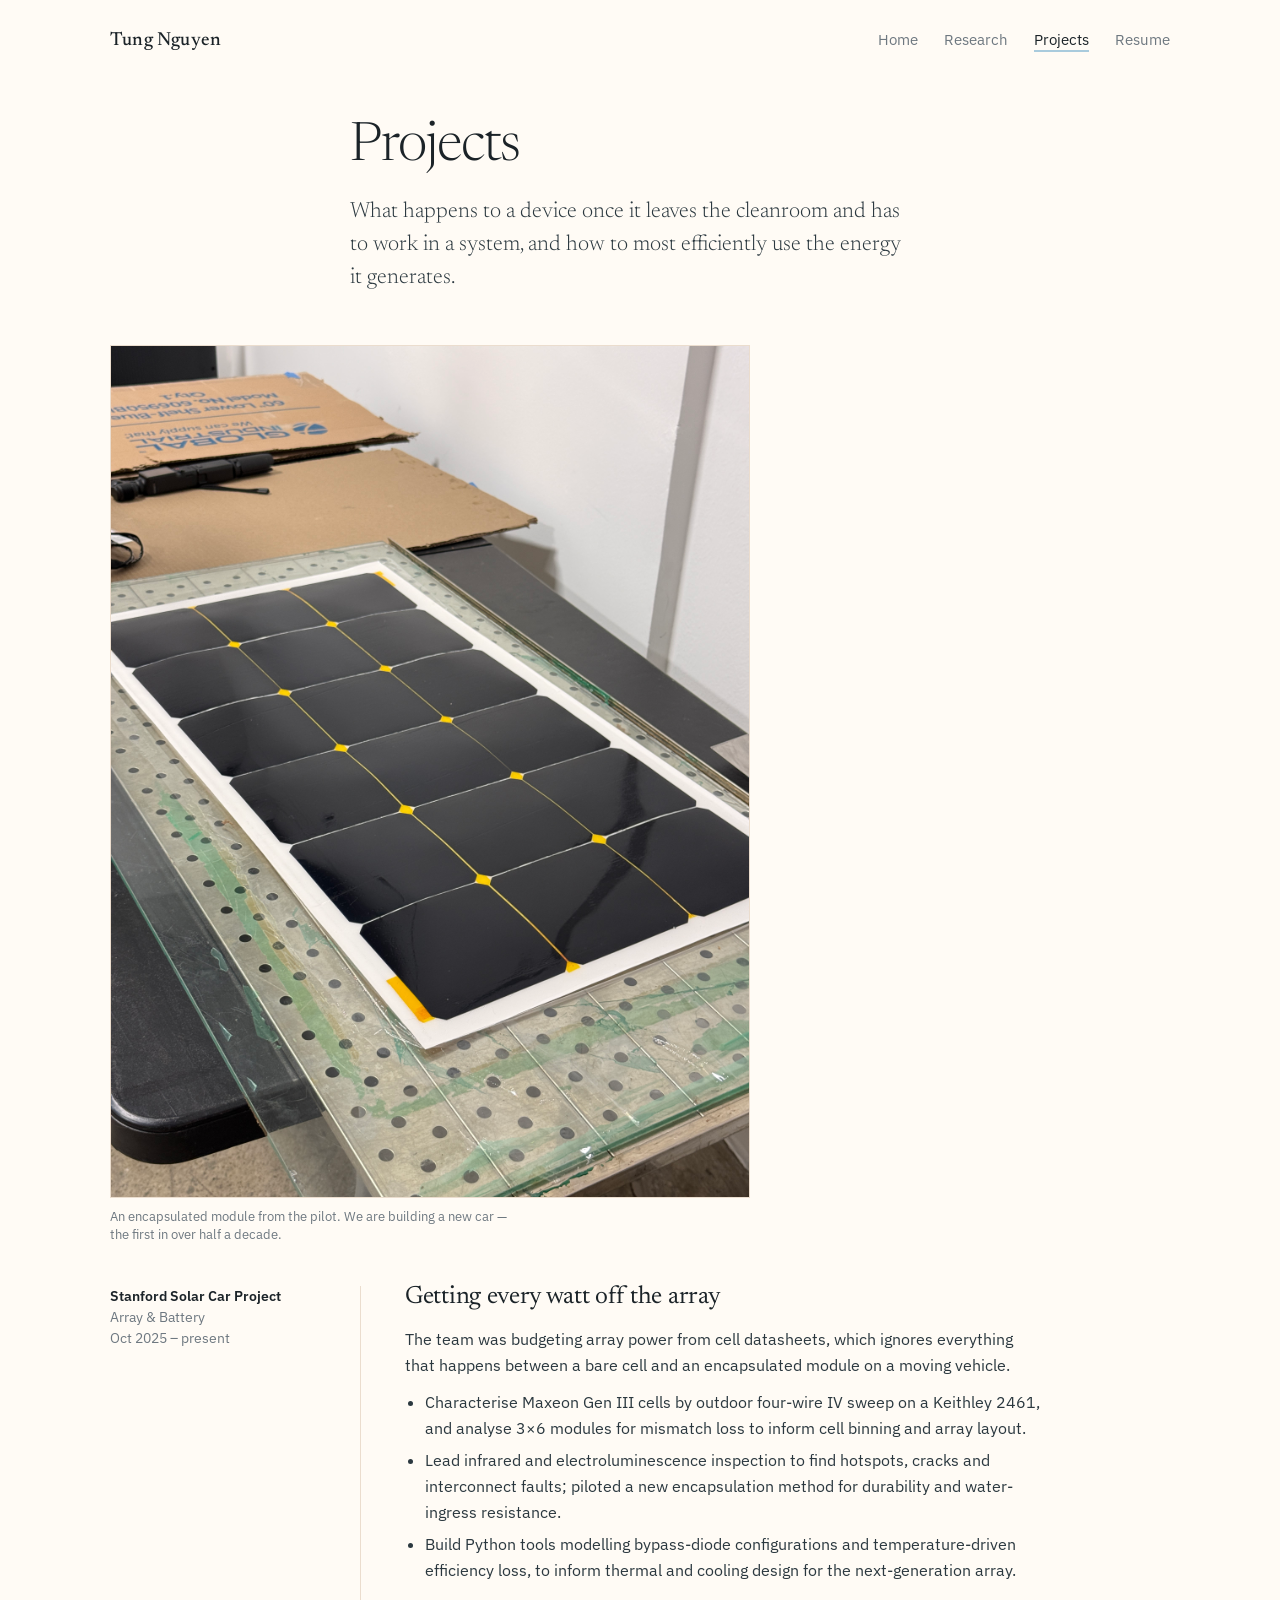
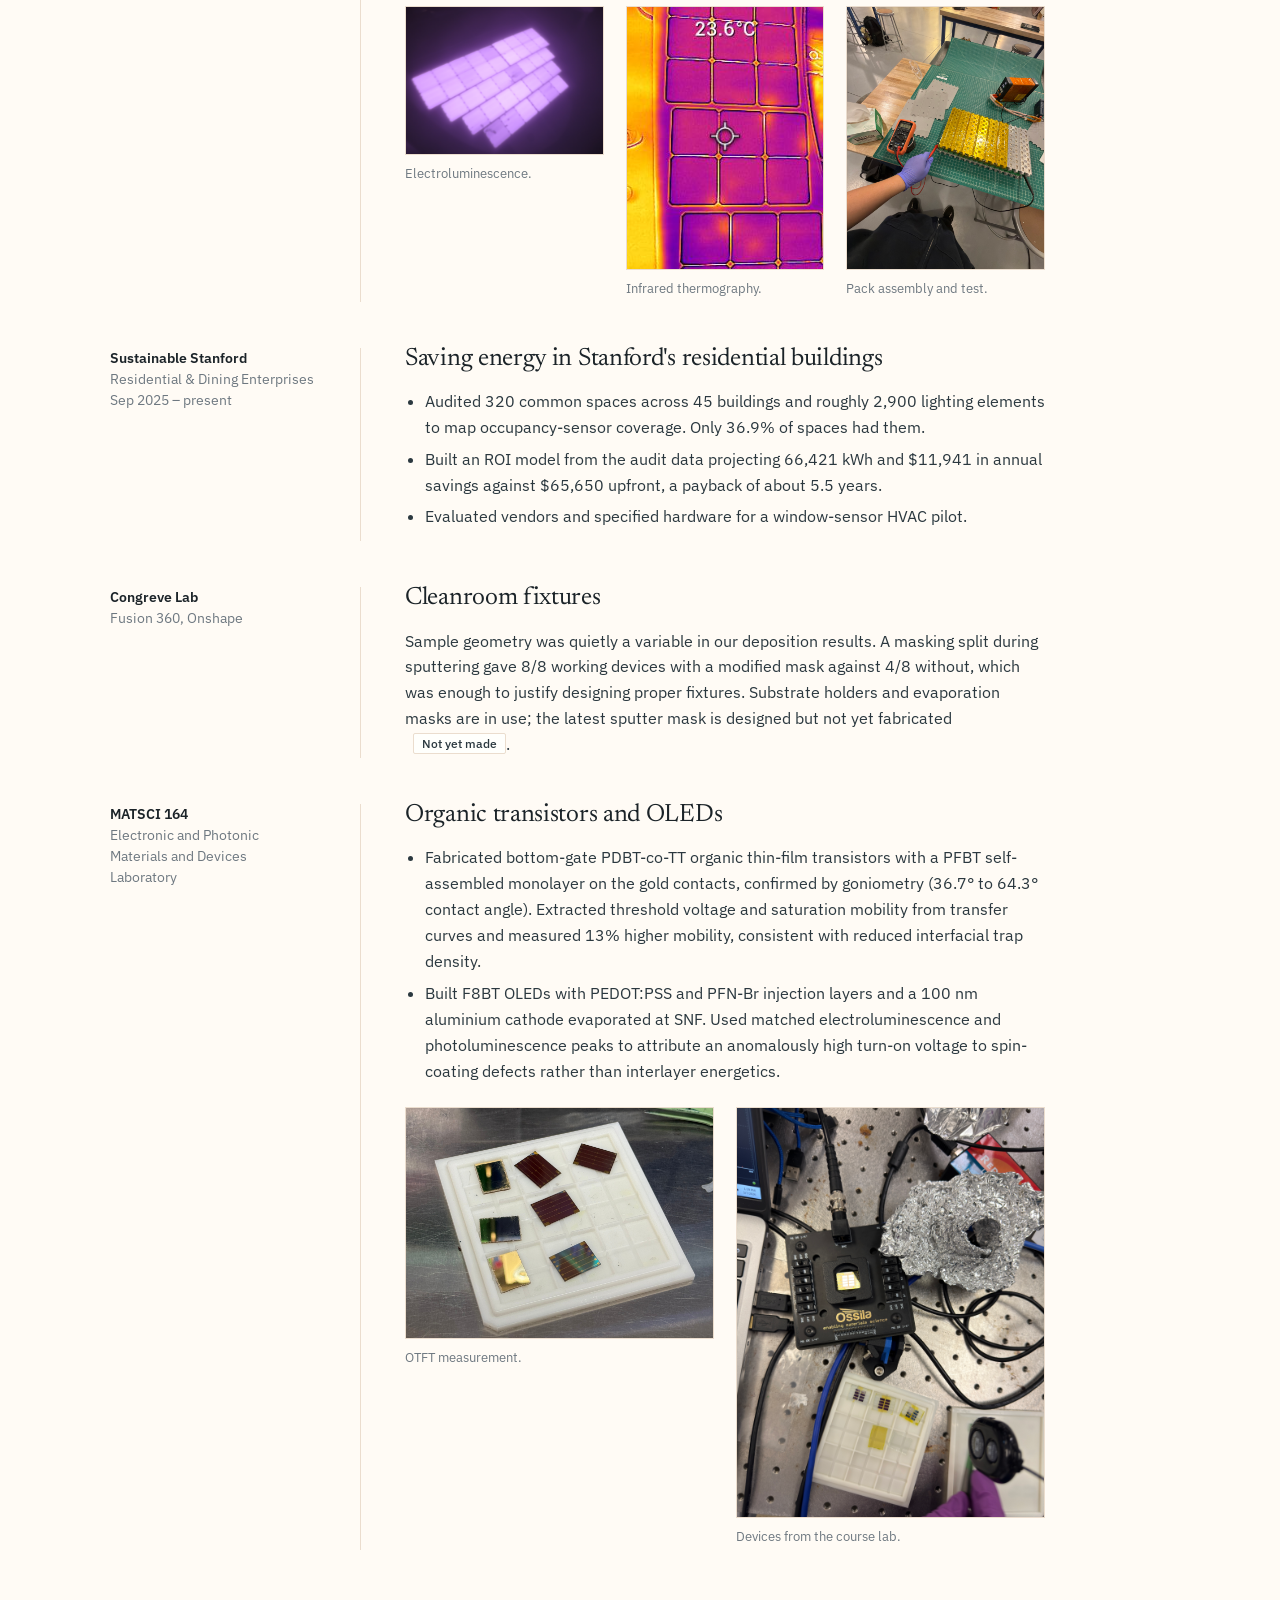
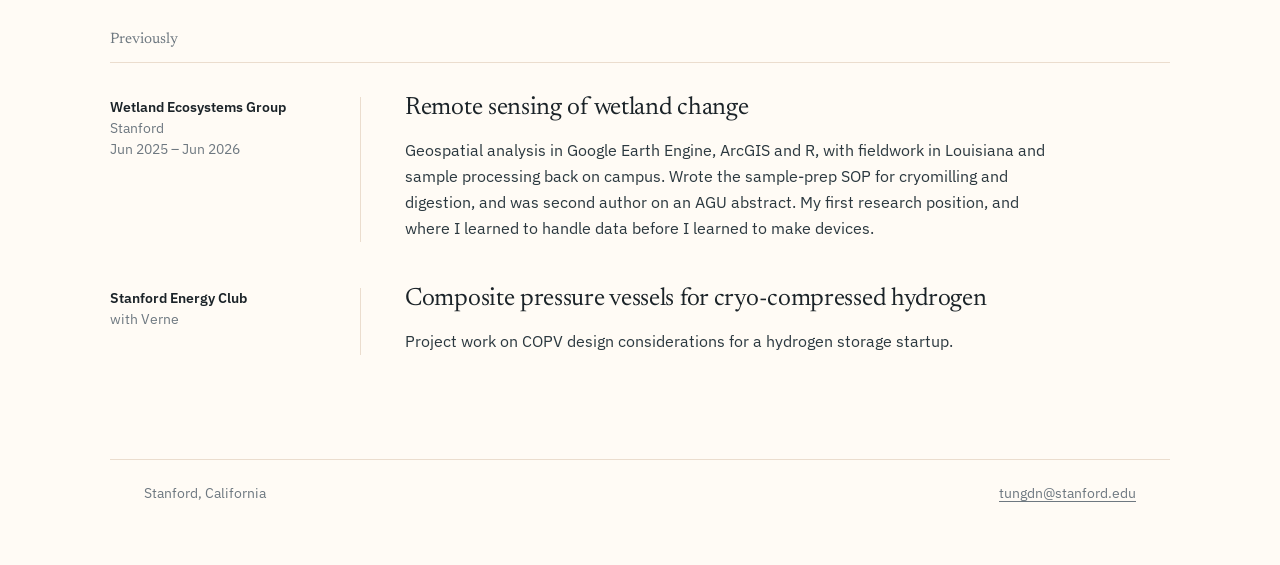
==== projects.html @ 91d1805e "tungducnguyen.com Static site: no build step, no framework, no dependencies." ====
<!DOCTYPE html>
<html lang="en">
<head>
<meta charset="utf-8">
<meta name="viewport" content="width=device-width, initial-scale=1">
<title>Projects — Tung Nguyen</title>
<meta name="description" content="Solar car array characterisation, campus
  energy efficiency, cleanroom fixtures, and device laboratory coursework.">
<link rel="preconnect" href="https://fonts.googleapis.com">
<link rel="preconnect" href="https://fonts.gstatic.com" crossorigin>
<link href="https://fonts.googleapis.com/css2?family=Newsreader:ital,opsz,wght@0,6..72,300;0,6..72,400;0,6..72,500;1,6..72,300&family=IBM+Plex+Sans:wght@400;500;600&display=swap" rel="stylesheet">
<link rel="stylesheet" href="style.css">
<style>
  .lead{ max-width:var(--measure); margin:0 0 42px }
  .lead figure{ margin-bottom:0 }
</style>
</head>
<body>

<header class="wrap masthead">
  <a class="mark" href="index.html">Tung Nguyen</a>
  <nav class="nav">
    <a href="index.html">Home</a>
    <a href="research.html">Research</a>
    <a href="projects.html" aria-current="page">Projects</a>
    <a href="tung_resume_website.pdf">Resume</a>
  </nav>
</header>

<main>
  <section class="wrap pagehead">
    <h1>Projects</h1>
    <p>What happens to a device once it leaves the cleanroom and has to work
      in a system, and how to most efficiently use the energy it
      generates.</p>
  </section>

  <section class="wrap section">
    <div class="lead">
      <figure>
        <img src="sscp_encapsulation.JPG"
             alt="An encapsulated solar module on the bench">
        <figcaption>An encapsulated module from the pilot. We are building a
          new car &mdash; the first in over half a decade.</figcaption>
      </figure>
    </div>

    <article class="entry">
      <div class="where">
        <b>Stanford Solar Car Project</b>
        <span>Array &amp; Battery</span>
        <span>Oct 2025 &ndash; present</span>
      </div>
      <div>
        <h3>Getting every watt off the array</h3>
        <p>The team was budgeting array power from cell datasheets, which
          ignores everything that happens between a bare cell and an
          encapsulated module on a moving vehicle.</p>
        <ul>
          <li>Characterise Maxeon Gen III cells by outdoor four-wire IV sweep
            on a Keithley 2461, and analyse 3&times;6 modules for mismatch loss
            to inform cell binning and array layout.</li>
          <li>Lead infrared and electroluminescence inspection to find
            hotspots, cracks and interconnect faults; piloted a new
            encapsulation method for durability and water-ingress
            resistance.</li>
          <li>Build Python tools modelling bypass-diode configurations and
            temperature-driven efficiency loss, to inform thermal and cooling
            design for the next-generation array.</li>
        </ul>

        <div class="figrow three">
          <figure>
            <img src="sscp_EL.JPG" alt="Electroluminescence image of a module">
            <figcaption>Electroluminescence.</figcaption>
          </figure>
          <figure>
            <img src="sscp_heat_array.jpeg" alt="Infrared thermography of a module">
            <figcaption>Infrared thermography.</figcaption>
          </figure>
          <figure>
            <img src="sscp_battery.JPG" alt="Battery pack under test">
            <figcaption>Pack assembly and test.</figcaption>
          </figure>
        </div>
      </div>
    </article>

    <article class="entry">
      <div class="where">
        <b>Sustainable Stanford</b>
        <span>Residential &amp; Dining Enterprises</span>
        <span>Sep 2025 &ndash; present</span>
      </div>
      <div>
        <h3>Saving energy in Stanford's residential buildings</h3>
        <ul>
          <li>Audited 320 common spaces across 45 buildings and roughly 2,900
            lighting elements to map occupancy-sensor coverage. Only 36.9% of
            spaces had them.</li>
          <li>Built an ROI model from the audit data projecting 66,421 kWh and
            $11,941 in annual savings against $65,650 upfront, a payback of
            about 5.5 years.</li>
          <li>Evaluated vendors and specified hardware for a window-sensor
            HVAC pilot.</li>
        </ul>
      </div>
    </article>

    <article class="entry">
      <div class="where">
        <b>Congreve Lab</b>
        <span>Fusion 360, Onshape</span>
      </div>
      <div>
        <h3>Cleanroom fixtures</h3>
        <p>Sample geometry was quietly a variable in our deposition results. A
          masking split during sputtering gave 8/8 working devices with a
          modified mask against 4/8 without, which was enough to justify
          designing proper fixtures. Substrate holders and evaporation masks are
          in use; the latest sputter mask is designed but not yet fabricated
          <span class="tag design">Not yet made</span>.</p>
      </div>
    </article>

    <article class="entry">
      <div class="where">
        <b>MATSCI 164</b>
        <span>Electronic and Photonic Materials and Devices Laboratory</span>
      </div>
      <div>
        <h3>Organic transistors and OLEDs</h3>
        <ul>
          <li>Fabricated bottom-gate PDBT-co-TT organic thin-film transistors
            with a PFBT self-assembled monolayer on the gold contacts, confirmed
            by goniometry (36.7&deg; to 64.3&deg; contact angle). Extracted
            threshold voltage and saturation mobility from transfer curves and
            measured 13% higher mobility, consistent with reduced interfacial
            trap density.</li>
          <li>Built F8BT OLEDs with PEDOT:PSS and PFN-Br injection layers and a
            100 nm aluminium cathode evaporated at SNF. Used matched
            electroluminescence and photoluminescence peaks to attribute an
            anomalously high turn-on voltage to spin-coating defects rather than
            interlayer energetics.</li>
        </ul>

        <div class="figrow two">
          <figure>
            <img src="matsci164_otft.JPG"
                 alt="Organic thin-film transistor on a test board">
            <figcaption>OTFT measurement.</figcaption>
          </figure>
          <figure>
            <img src="matsci164_oled.JPG" alt="Course devices on a tray">
            <figcaption>Devices from the course lab.</figcaption>
          </figure>
        </div>
      </div>
    </article>
  </section>

  <section class="wrap section">
    <h2 class="sechead">Previously</h2>

    <article class="entry">
      <div class="where">
        <b>Wetland Ecosystems Group</b>
        <span>Stanford</span>
        <span>Jun 2025 &ndash; Jun 2026</span>
      </div>
      <div>
        <h3>Remote sensing of wetland change</h3>
        <p>Geospatial analysis in Google Earth Engine, ArcGIS and R, with
          fieldwork in Louisiana and sample processing back on campus. Wrote the
          sample-prep SOP for cryomilling and digestion, and was second author
          on an AGU abstract. My first research position, and where I learned to
          handle data before I learned to make devices.</p>
      </div>
    </article>

    <article class="entry">
      <div class="where">
        <b>Stanford Energy Club</b>
        <span>with Verne</span>
      </div>
      <div>
        <h3>Composite pressure vessels for cryo-compressed hydrogen</h3>
        <p>Project work on COPV design considerations for a hydrogen storage
          startup.</p>
      </div>
    </article>
  </section>
</main>

<footer>
  <div class="wrap">
    <span>Stanford, California</span>
    <span><a href="mailto:tungdn@stanford.edu">tungdn@stanford.edu</a></span>
  </div>
</footer>

<script>
/* Show a labelled placeholder instead of a broken-image icon while an
   image file is missing. Safe to delete once every photo is uploaded. */
document.querySelectorAll('figure img').forEach(function(img){
  img.addEventListener('error', function(){
    var d = document.createElement('div');
    d.className = 'imgfail';
    d.textContent = img.getAttribute('src');
    img.replaceWith(d);
  });
});
</script>
</body>
</html>
---- style.css ----
/* =========================================================
   Tung Nguyen — tungducnguyen.com
   All colour lives in :root. Change it here, nowhere else.
   ========================================================= */

:root{
  --paper:      #FFFBF5;   /* page background, warm off-white    */
  --paper-2:    #FFFFFC;   /* raised panels, lighter tint        */
  --ink:        #1B2328;
  --ink-soft:   #2B383F;
  --muted:      #6E7880;
  --rule:       #EBDDCE;

  --blue-pale:  #EAF1F5;
  --blue-mid:   #A9CBDD;
  --blue-deep:  #27607F;

  /* device-stack material swatches */
  --m-glass:    #D3E2E9;
  --m-ito:      #A9CBDD;
  --m-sam:      #8FAEC0;
  --m-pvk:      #2E2018;
  --m-c60:      #45474F;
  --m-bcp:      #9A9086;
  --m-buffer:   #CFC6B6;
  --m-ag:       #B4B8BC;
  --m-izo:      #C4DCE8;

  --measure: 64ch;
}

*{ box-sizing:border-box }
html{ -webkit-text-size-adjust:100%; scroll-behavior:smooth }

body{
  margin:0;
  background:var(--paper);
  color:var(--ink);
  font-family:"IBM Plex Sans", system-ui, sans-serif;
  font-size:16px;
  line-height:1.62;
}

a{ color:var(--blue-deep); text-decoration:underline;
   text-underline-offset:3px; text-decoration-thickness:1px }
a:hover{ text-decoration-thickness:2px }
:focus-visible{ outline:2px solid var(--blue-deep); outline-offset:3px }
sub,sup{ line-height:0 }

.wrap{ max-width:1060px; margin:0 auto; padding:0 34px }

/* ---------- masthead ---------- */
.masthead{
  display:flex; justify-content:space-between; align-items:baseline;
  gap:24px; padding:26px 0 0; flex-wrap:wrap;
}
.mark{
  font-family:"Newsreader", Georgia, serif;
  font-size:19px; font-weight:500; letter-spacing:.01em;
  color:var(--ink); text-decoration:none;
}
.nav{ display:flex; gap:26px; font-size:14.5px }
.nav a{ color:var(--muted); text-decoration:none }
.nav a:hover{ color:var(--ink) }
.nav a[aria-current="page"]{
  color:var(--ink); text-decoration:underline;
  text-decoration-color:var(--blue-mid);
  text-decoration-thickness:2px; text-underline-offset:5px;
}

/* ---------- inner page headers ---------- */
.pagehead{ padding:62px 0 50px; max-width:58ch }
.pagehead h1{
  font-family:"Newsreader", Georgia, serif; font-weight:300;
  font-size:clamp(36px,5vw,54px); line-height:1.06;
  letter-spacing:-.018em; margin:0 0 20px;
}
.pagehead p{
  font-family:"Newsreader", Georgia, serif; font-weight:300;
  font-size:clamp(18px,1.9vw,22px); line-height:1.5;
  color:var(--ink-soft); margin:0; max-width:46ch;
}

/* ---------- sections ---------- */
.section{ padding:0 0 78px }
.sechead{
  font-family:"Newsreader", Georgia, serif; font-weight:400;
  font-size:15px; color:var(--muted); margin:0 0 34px;
  padding-bottom:10px; border-bottom:1px solid var(--rule);
}

.entry{
  display:grid; grid-template-columns:206px 1fr; gap:44px;
  padding:0 0 46px; max-width:980px; scroll-margin-top:24px;
}
.entry:last-child{ padding-bottom:0 }
/* hairline between the side label and its content, matching .sechead */
.entry > .where + *{ border-left:1px solid var(--rule); padding-left:44px }
.where{ font-size:14px; line-height:1.5 }
.where b{ font-weight:600; display:block }
.where span{ color:var(--muted); display:block }
.entry h3{
  font-family:"Newsreader", Georgia, serif; font-weight:400;
  font-size:25px; line-height:1.25; margin:-4px 0 14px;
  letter-spacing:-.012em;
}
.entry h4{ font-size:14px; font-weight:600; margin:24px 0 6px; color:var(--muted) }
.entry p{ margin:0 0 11px; max-width:var(--measure); color:var(--ink-soft) }
.entry p:last-child{ margin-bottom:0 }
.entry ul{ margin:0 0 11px; padding-left:20px; max-width:var(--measure);
  color:var(--ink-soft) }
.entry li{ margin-bottom:6px }

.tag{
  display:inline-block; font-size:11.5px; line-height:1.5;
  padding:1px 8px; border-radius:2px; margin-left:8px;
  vertical-align:2px; font-weight:500;
}
.tag.design{ background:var(--paper-2); color:var(--ink-soft);
  border:1px solid var(--rule) }

/* ---------- figures ---------- */
figure{ margin:0 }
figure img{ display:block; width:100%; height:auto; border:1px solid var(--rule) }
figcaption{ font-size:12.5px; color:var(--muted); margin-top:9px;
  line-height:1.5; max-width:52ch }
.imgfail{
  border:1px dashed var(--rule); background:var(--paper-2);
  display:flex; align-items:center; justify-content:center; text-align:center;
  font-size:12.5px; color:var(--muted); padding:20px; line-height:1.5;
  aspect-ratio:4/3;
}
.imgfail.portrait{ aspect-ratio:4/5 }

/* ---------- figure grids ---------- */
.figrow{ display:grid; gap:22px; margin:22px 0 4px; max-width:var(--measure) }
.figrow.two  { grid-template-columns:1fr 1fr }
.figrow.three{ grid-template-columns:repeat(3,1fr) }
.figrow.wide { max-width:100% }
@media (max-width:700px){
  .figrow.two, .figrow.three{ grid-template-columns:1fr }
}

/* ---------- tinted band ---------- */
.band{
  background:var(--blue-pale);
  border-top:1px solid var(--rule); border-bottom:1px solid var(--rule);
  padding:36px 0; margin-bottom:78px;
}
.band .wrap{ display:grid; grid-template-columns:206px 1fr; gap:44px }
.band .bandtext{ border-left:1px solid var(--blue-mid); padding-left:44px }
.band h2{
  font-family:"Newsreader", Georgia, serif; font-weight:400;
  font-size:25px; line-height:1.15; color:var(--muted); margin:0;
}
.band p{ margin:0 0 10px; max-width:var(--measure); font-size:15px }
.band p:last-child{ margin-bottom:0 }

/* ---------- footer ---------- */
footer{ padding:26px 0 60px; font-size:14px; color:var(--muted) }
footer .wrap{
  display:flex; justify-content:space-between; gap:20px; flex-wrap:wrap;
  border-top:1px solid var(--rule); padding-top:22px;
}
footer a{ color:var(--muted) }

@media (max-width:860px){
  .wrap{ padding:0 22px }
  .entry, .band .wrap{ grid-template-columns:1fr; gap:14px }
  .entry > .where + *, .band .bandtext{ border-left:0; padding-left:0 }
  .pagehead{ padding:44px 0 38px }
  .section{ padding-bottom:58px }
}
@media (prefers-reduced-motion:reduce){
  html{ scroll-behavior:auto }
  *{ transition:none !important }
}
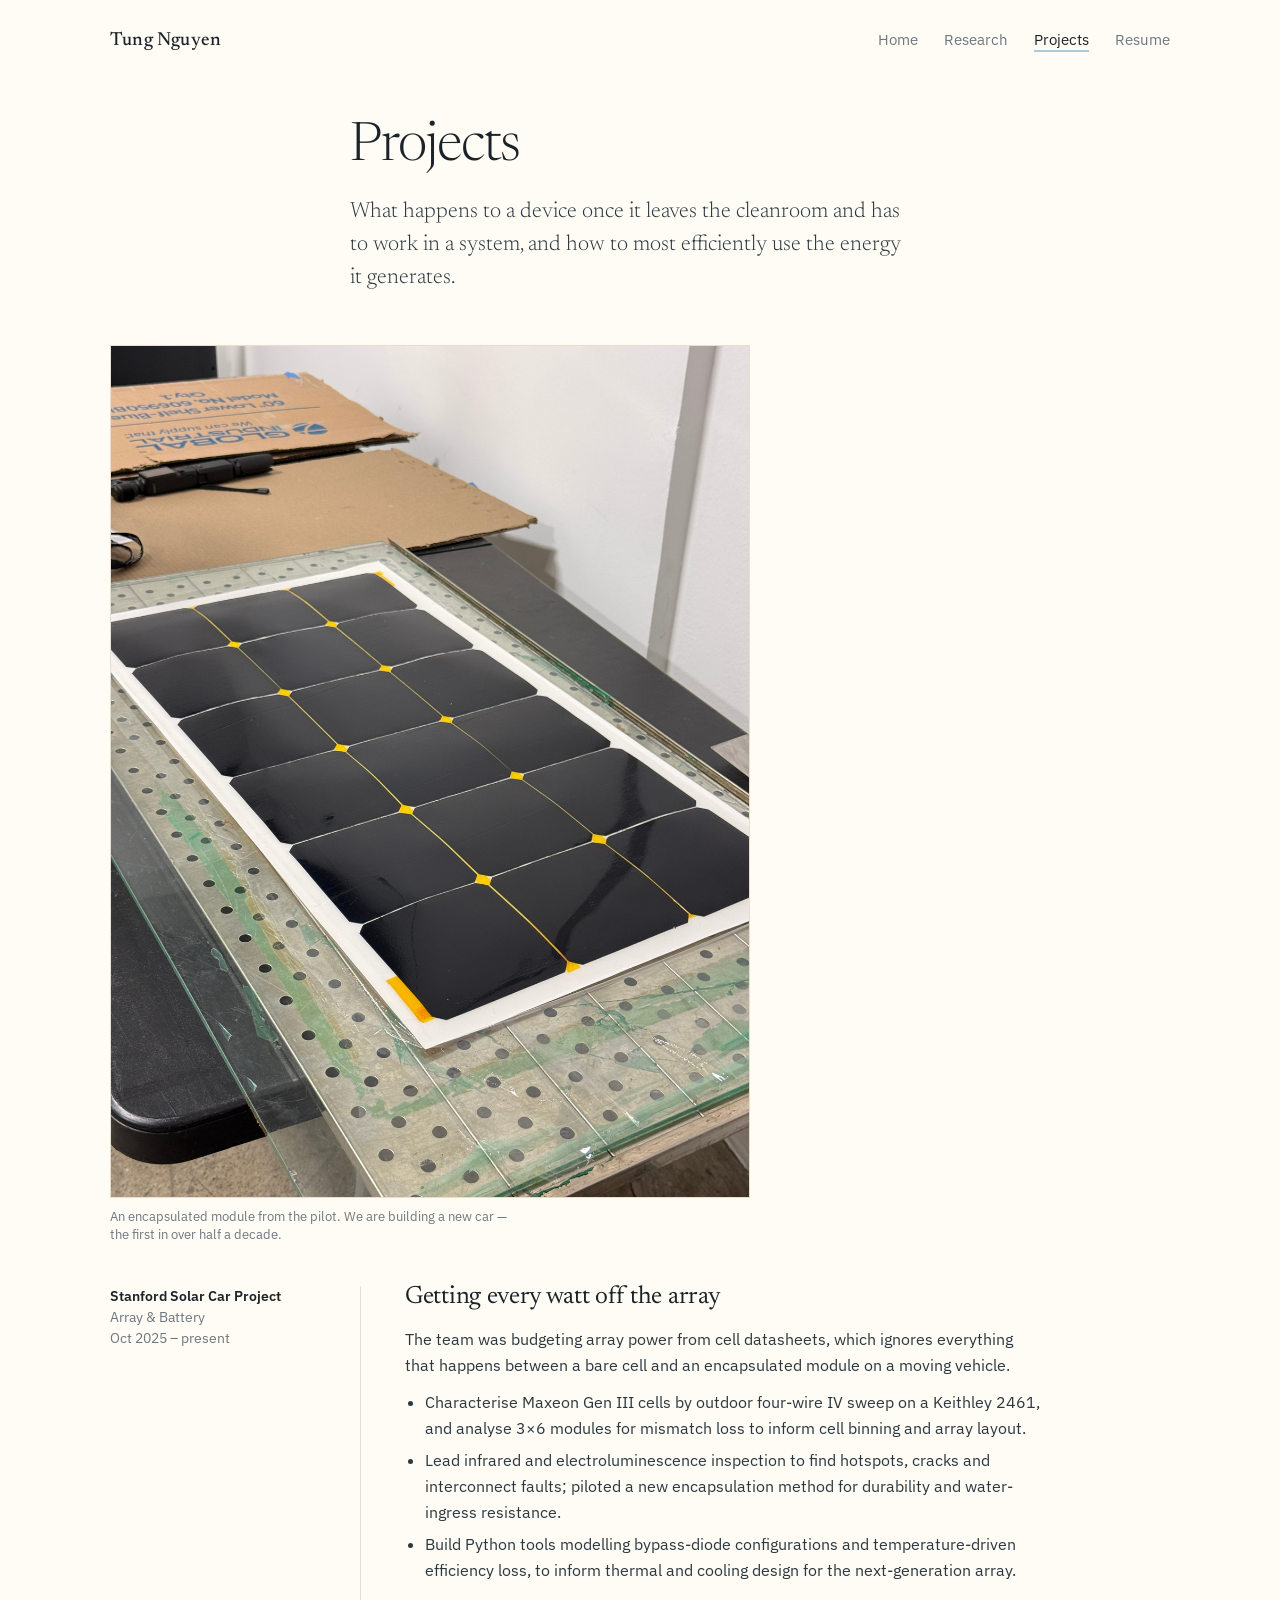
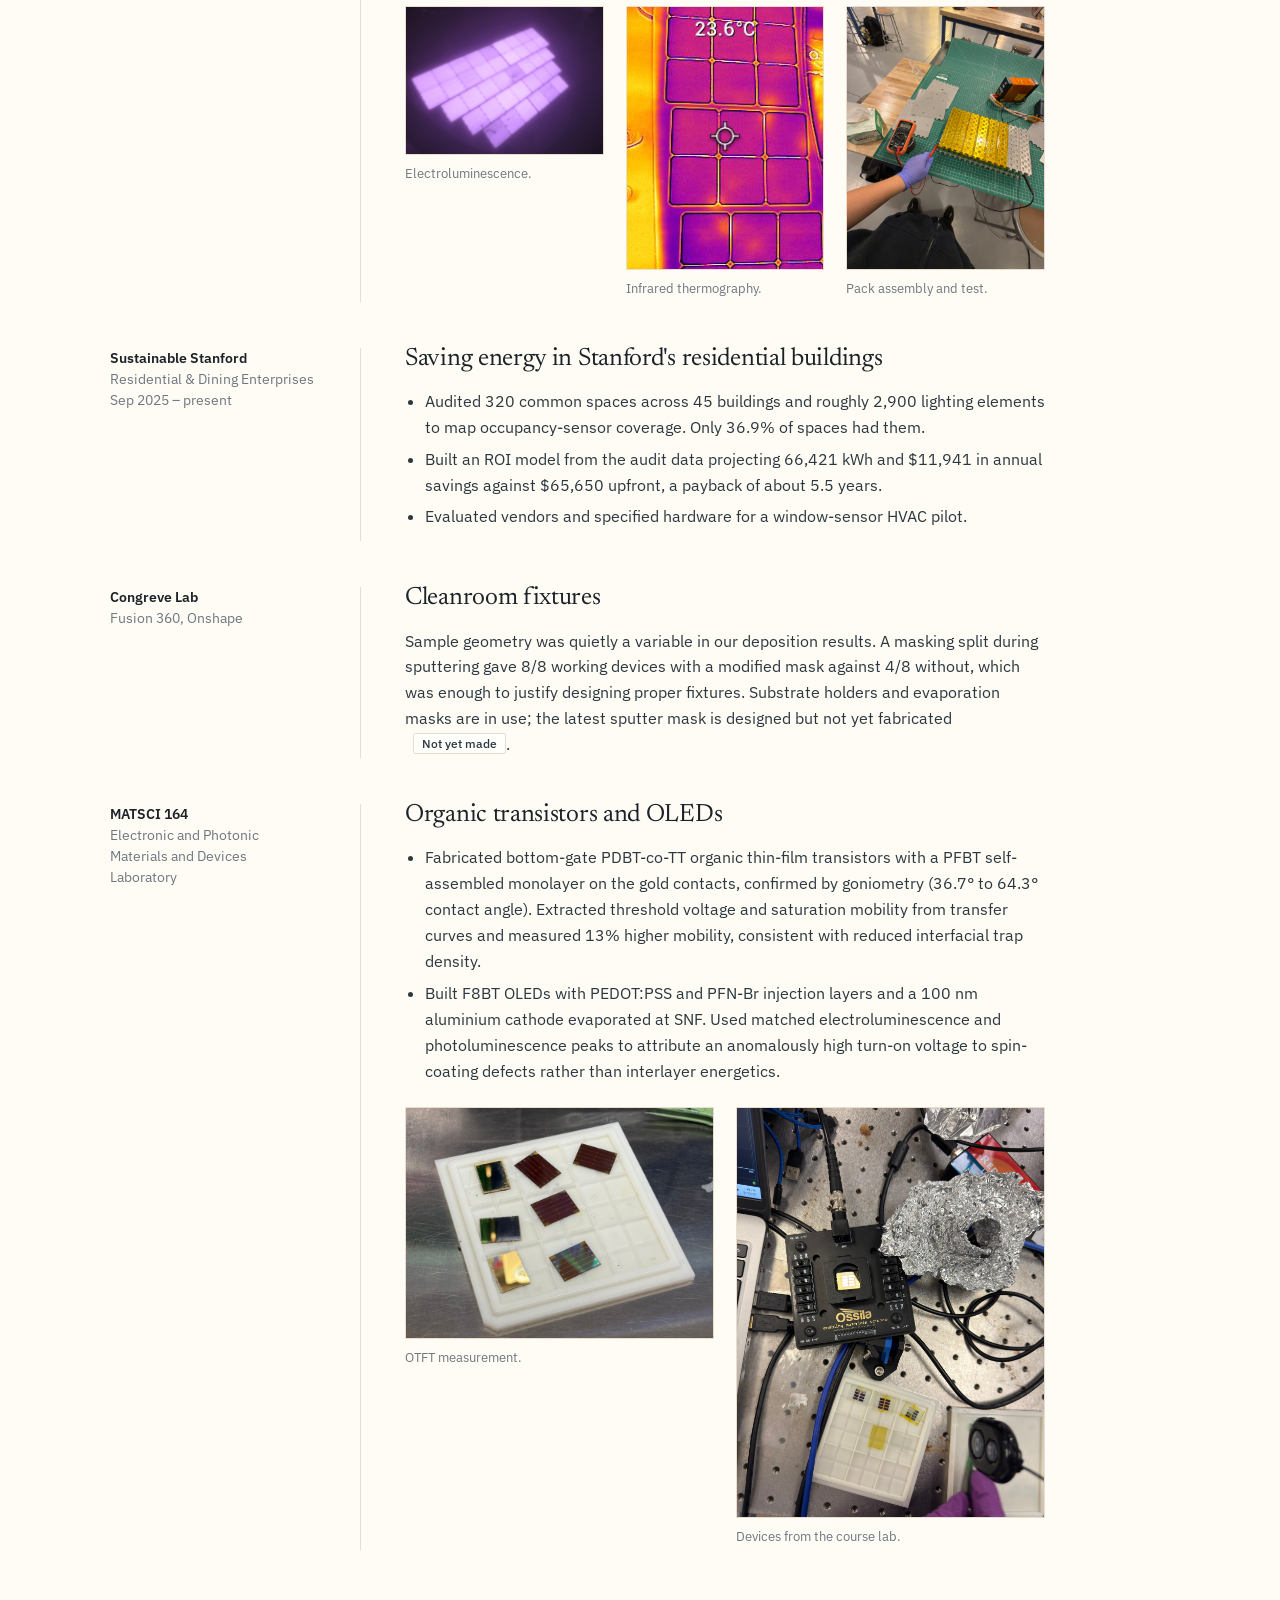
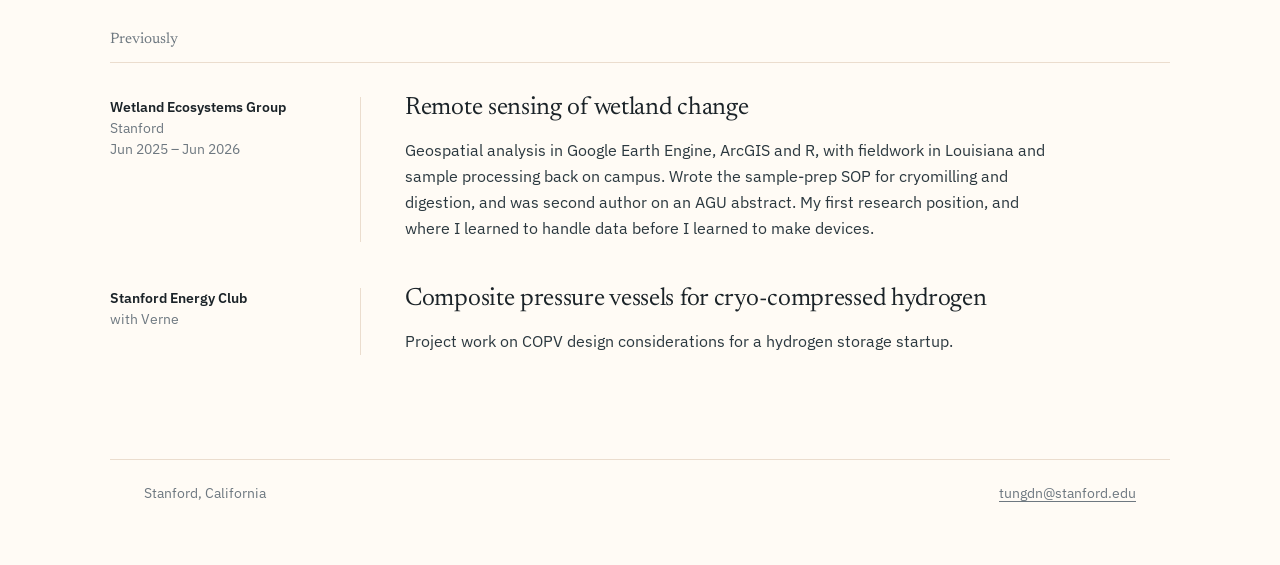
==== commit 025d9299: "Optimise images: 66.5 MB -> 5.8 MB Photos were full-resolution camera originals, up to 8064 px wide " ====
--- a/projects.html
+++ b/projects.html
@@ -38,7 +38,7 @@
   <section class="wrap section">
     <div class="lead">
       <figure>
-        <img src="sscp_encapsulation.JPG"
+        <img width="1200" height="1600" decoding="async" loading="lazy" src="sscp_encapsulation.JPG"
              alt="An encapsulated solar module on the bench">
         <figcaption>An encapsulated module from the pilot. We are building a
           new car &mdash; the first in over half a decade.</figcaption>
@@ -71,15 +71,15 @@
 
         <div class="figrow three">
           <figure>
-            <img src="sscp_EL.JPG" alt="Electroluminescence image of a module">
+            <img width="1600" height="1200" decoding="async" loading="lazy" src="sscp_EL.JPG" alt="Electroluminescence image of a module">
             <figcaption>Electroluminescence.</figcaption>
           </figure>
           <figure>
-            <img src="sscp_heat_array.jpeg" alt="Infrared thermography of a module">
+            <img width="240" height="320" decoding="async" loading="lazy" src="sscp_heat_array.jpeg" alt="Infrared thermography of a module">
             <figcaption>Infrared thermography.</figcaption>
           </figure>
           <figure>
-            <img src="sscp_battery.JPG" alt="Battery pack under test">
+            <img width="1200" height="1600" decoding="async" loading="lazy" src="sscp_battery.JPG" alt="Battery pack under test">
             <figcaption>Pack assembly and test.</figcaption>
           </figure>
         </div>
@@ -146,12 +146,12 @@
 
         <div class="figrow two">
           <figure>
-            <img src="matsci164_otft.JPG"
+            <img width="1600" height="1200" decoding="async" loading="lazy" src="matsci164_otft.JPG"
                  alt="Organic thin-film transistor on a test board">
             <figcaption>OTFT measurement.</figcaption>
           </figure>
           <figure>
-            <img src="matsci164_oled.JPG" alt="Course devices on a tray">
+            <img width="1200" height="1600" decoding="async" loading="lazy" src="matsci164_oled.JPG" alt="Course devices on a tray">
             <figcaption>Devices from the course lab.</figcaption>
           </figure>
         </div>
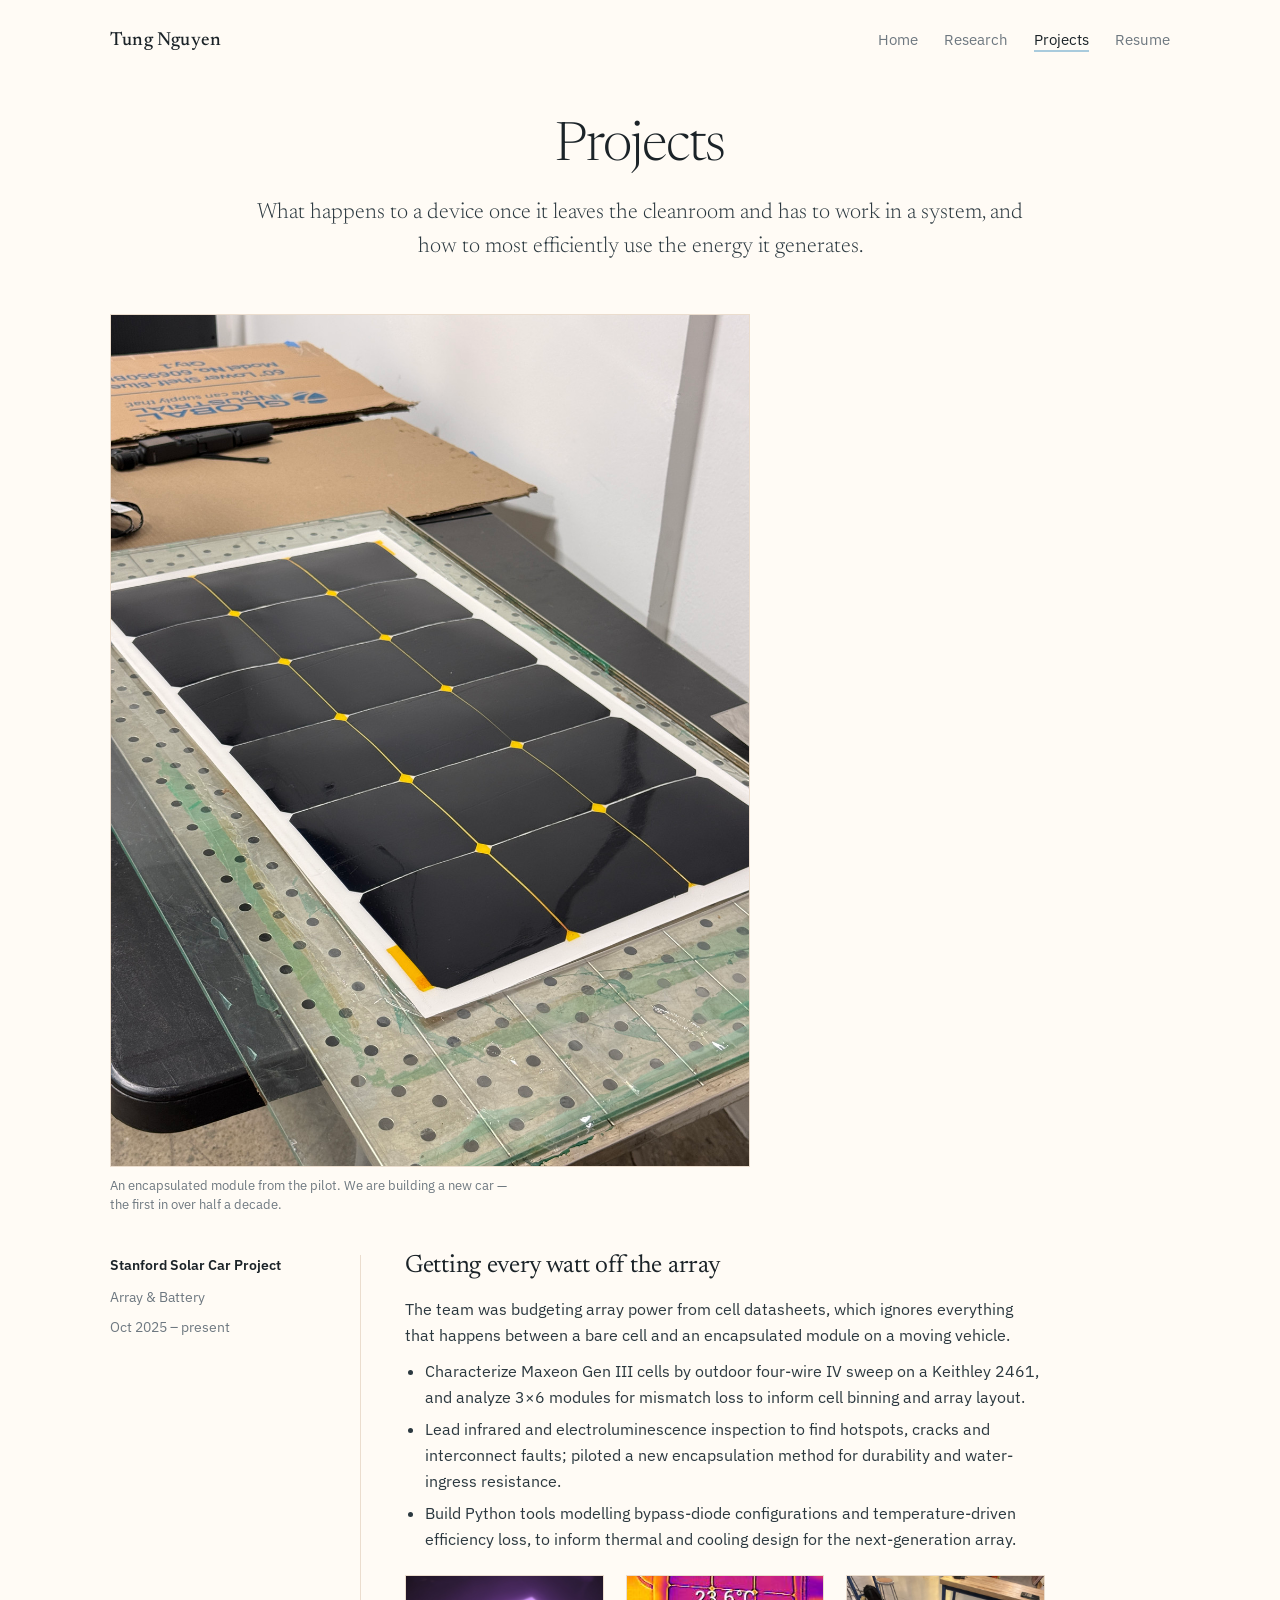
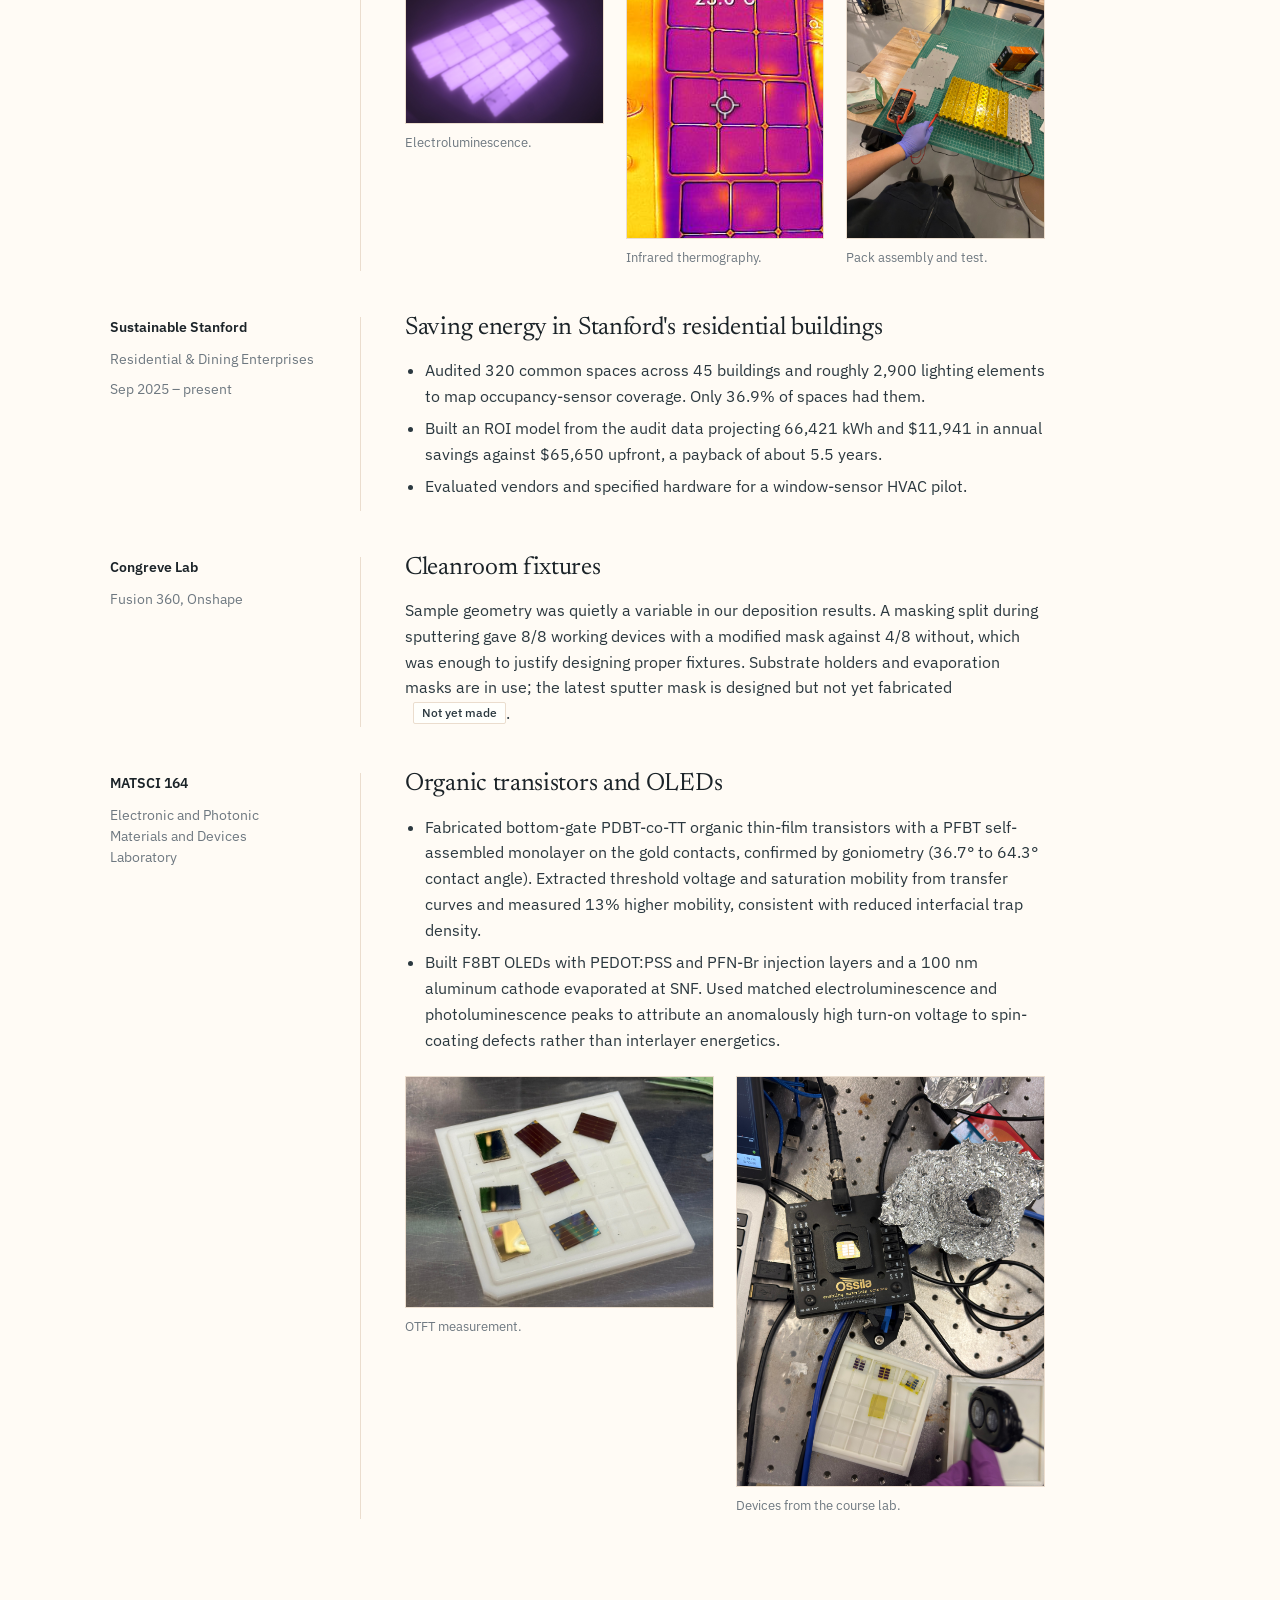
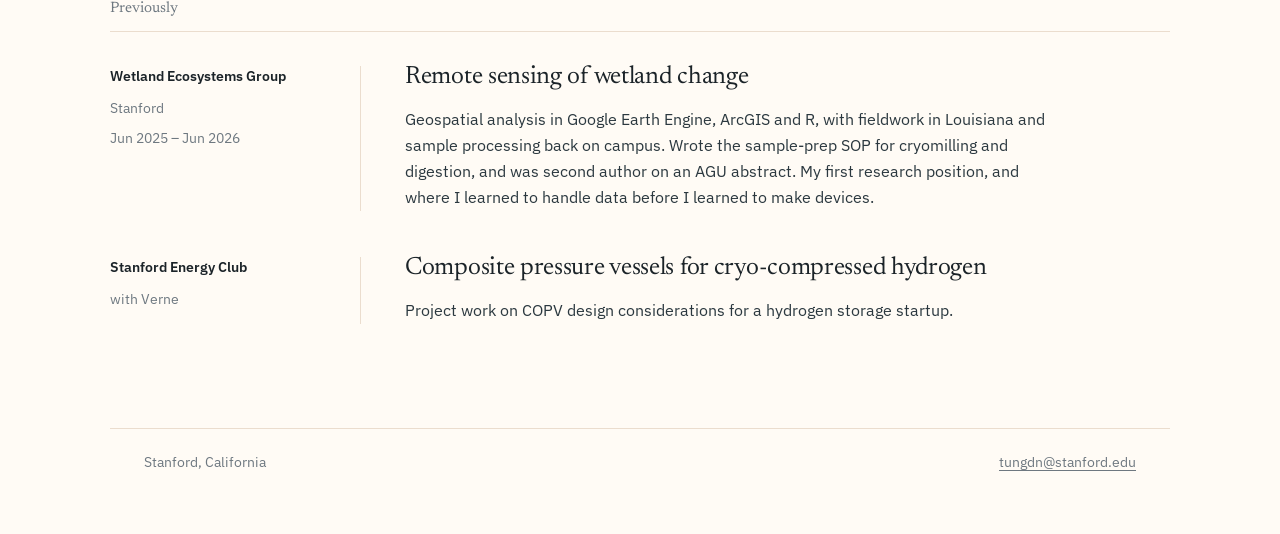
==== commit 7898dda9: "Rewrite research page content; American spelling throughout Congreve entry: - Full explanation of th" ====
--- a/projects.html
+++ b/projects.html
@@ -4,7 +4,7 @@
 <meta charset="utf-8">
 <meta name="viewport" content="width=device-width, initial-scale=1">
 <title>Projects — Tung Nguyen</title>
-<meta name="description" content="Solar car array characterisation, campus
+<meta name="description" content="Solar car array characterization, campus
   energy efficiency, cleanroom fixtures, and device laboratory coursework.">
 <link rel="preconnect" href="https://fonts.googleapis.com">
 <link rel="preconnect" href="https://fonts.gstatic.com" crossorigin>
@@ -57,8 +57,8 @@
           ignores everything that happens between a bare cell and an
           encapsulated module on a moving vehicle.</p>
         <ul>
-          <li>Characterise Maxeon Gen III cells by outdoor four-wire IV sweep
-            on a Keithley 2461, and analyse 3&times;6 modules for mismatch loss
+          <li>Characterize Maxeon Gen III cells by outdoor four-wire IV sweep
+            on a Keithley 2461, and analyze 3&times;6 modules for mismatch loss
             to inform cell binning and array layout.</li>
           <li>Lead infrared and electroluminescence inspection to find
             hotspots, cracks and interconnect faults; piloted a new
@@ -138,7 +138,7 @@
             measured 13% higher mobility, consistent with reduced interfacial
             trap density.</li>
           <li>Built F8BT OLEDs with PEDOT:PSS and PFN-Br injection layers and a
-            100 nm aluminium cathode evaporated at SNF. Used matched
+            100 nm aluminum cathode evaporated at SNF. Used matched
             electroluminescence and photoluminescence peaks to attribute an
             anomalously high turn-on voltage to spin-coating defects rather than
             interlayer energetics.</li>
--- a/style.css
+++ b/style.css
@@ -1,6 +1,6 @@
 /* =========================================================
    Tung Nguyen — tungducnguyen.com
-   All colour lives in :root. Change it here, nowhere else.
+   All color lives in :root. Change it here, nowhere else.
    ========================================================= */
 
 :root{
@@ -69,7 +69,7 @@
 }
 
 /* ---------- inner page headers ---------- */
-.pagehead{ padding:62px 0 50px; max-width:58ch }
+.pagehead{ padding:62px 34px 50px; max-width:900px; text-align:center }
 .pagehead h1{
   font-family:"Newsreader", Georgia, serif; font-weight:300;
   font-size:clamp(36px,5vw,54px); line-height:1.06;
@@ -77,9 +77,10 @@
 }
 .pagehead p{
   font-family:"Newsreader", Georgia, serif; font-weight:300;
-  font-size:clamp(18px,1.9vw,22px); line-height:1.5;
-  color:var(--ink-soft); margin:0; max-width:46ch;
+  font-size:clamp(18px,1.9vw,22px); line-height:1.55;
+  color:var(--ink-soft); margin:0 auto; max-width:780px;
 }
+.pagehead p + p{ margin-top:20px }
 
 /* ---------- sections ---------- */
 .section{ padding:0 0 78px }
@@ -97,8 +98,10 @@
 /* hairline between the side label and its content, matching .sechead */
 .entry > .where + *{ border-left:1px solid var(--rule); padding-left:44px }
 .where{ font-size:14px; line-height:1.5 }
-.where b{ font-weight:600; display:block }
-.where span{ color:var(--muted); display:block }
+.where b{ font-weight:600; display:block; margin-bottom:11px }
+.where span{ color:var(--muted); display:block; margin-bottom:9px }
+.where span:last-child{ margin-bottom:0 }
+.where strong{ font-weight:600; color:var(--ink-soft) }
 .entry h3{
   font-family:"Newsreader", Georgia, serif; font-weight:400;
   font-size:25px; line-height:1.25; margin:-4px 0 14px;
@@ -107,6 +110,9 @@
 .entry h4{ font-size:14px; font-weight:600; margin:24px 0 6px; color:var(--muted) }
 .entry p{ margin:0 0 11px; max-width:var(--measure); color:var(--ink-soft) }
 .entry p:last-child{ margin-bottom:0 }
+/* IBM Plex Sans is only loaded at 400/500/600, so pin bold to 600 rather
+   than letting the default 700 fall back. */
+.entry strong{ font-weight:600 }
 .entry ul{ margin:0 0 11px; padding-left:20px; max-width:var(--measure);
   color:var(--ink-soft) }
 .entry li{ margin-bottom:6px }
@@ -123,6 +129,15 @@
 figure{ margin:0 }
 figure img{ display:block; width:100%; height:auto; border:1px solid var(--rule) }
 figcaption{ font-size:12.5px; color:var(--muted); margin-top:9px;
+  line-height:1.5; max-width:52ch }
+figcaption p{ margin:0 0 8px }
+figcaption p:last-child{ margin-bottom:0 }
+/* .entry p (0,1,1) beats plain "figcaption p" (0,0,2) and would repaint
+   caption paragraphs in --ink-soft at the wider --measure. */
+.entry figcaption p{ color:inherit; max-width:none }
+/* Caption text that sits outside a <figure>. Kept identical to figcaption;
+   scoped to .entry so it out-ranks .entry p (0,1,1). */
+.entry .note{ font-size:12.5px; color:var(--muted); margin:9px 0 0;
   line-height:1.5; max-width:52ch }
 .imgfail{
   border:1px dashed var(--rule); background:var(--paper-2);
@@ -168,7 +183,7 @@
   .wrap{ padding:0 22px }
   .entry, .band .wrap{ grid-template-columns:1fr; gap:14px }
   .entry > .where + *, .band .bandtext{ border-left:0; padding-left:0 }
-  .pagehead{ padding:44px 0 38px }
+  .pagehead{ padding:44px 22px 38px }
   .section{ padding-bottom:58px }
 }
 @media (prefers-reduced-motion:reduce){
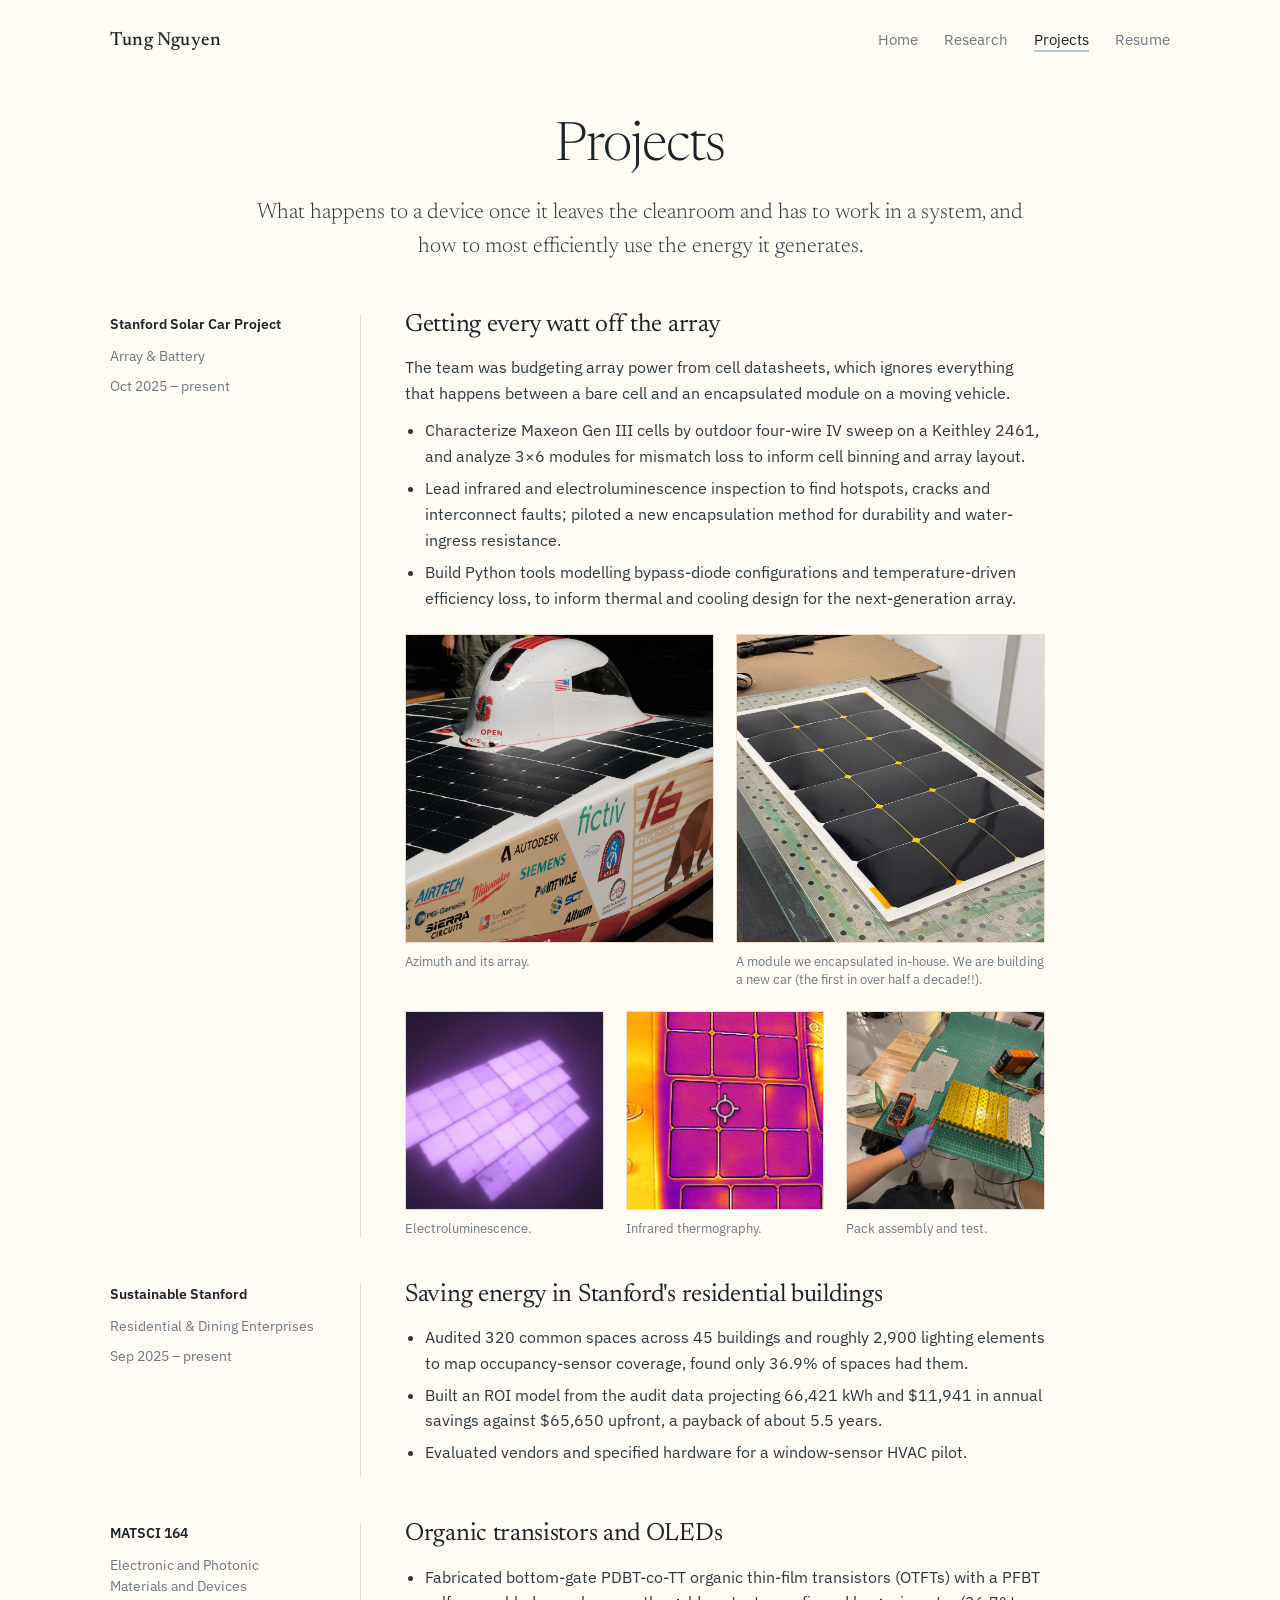
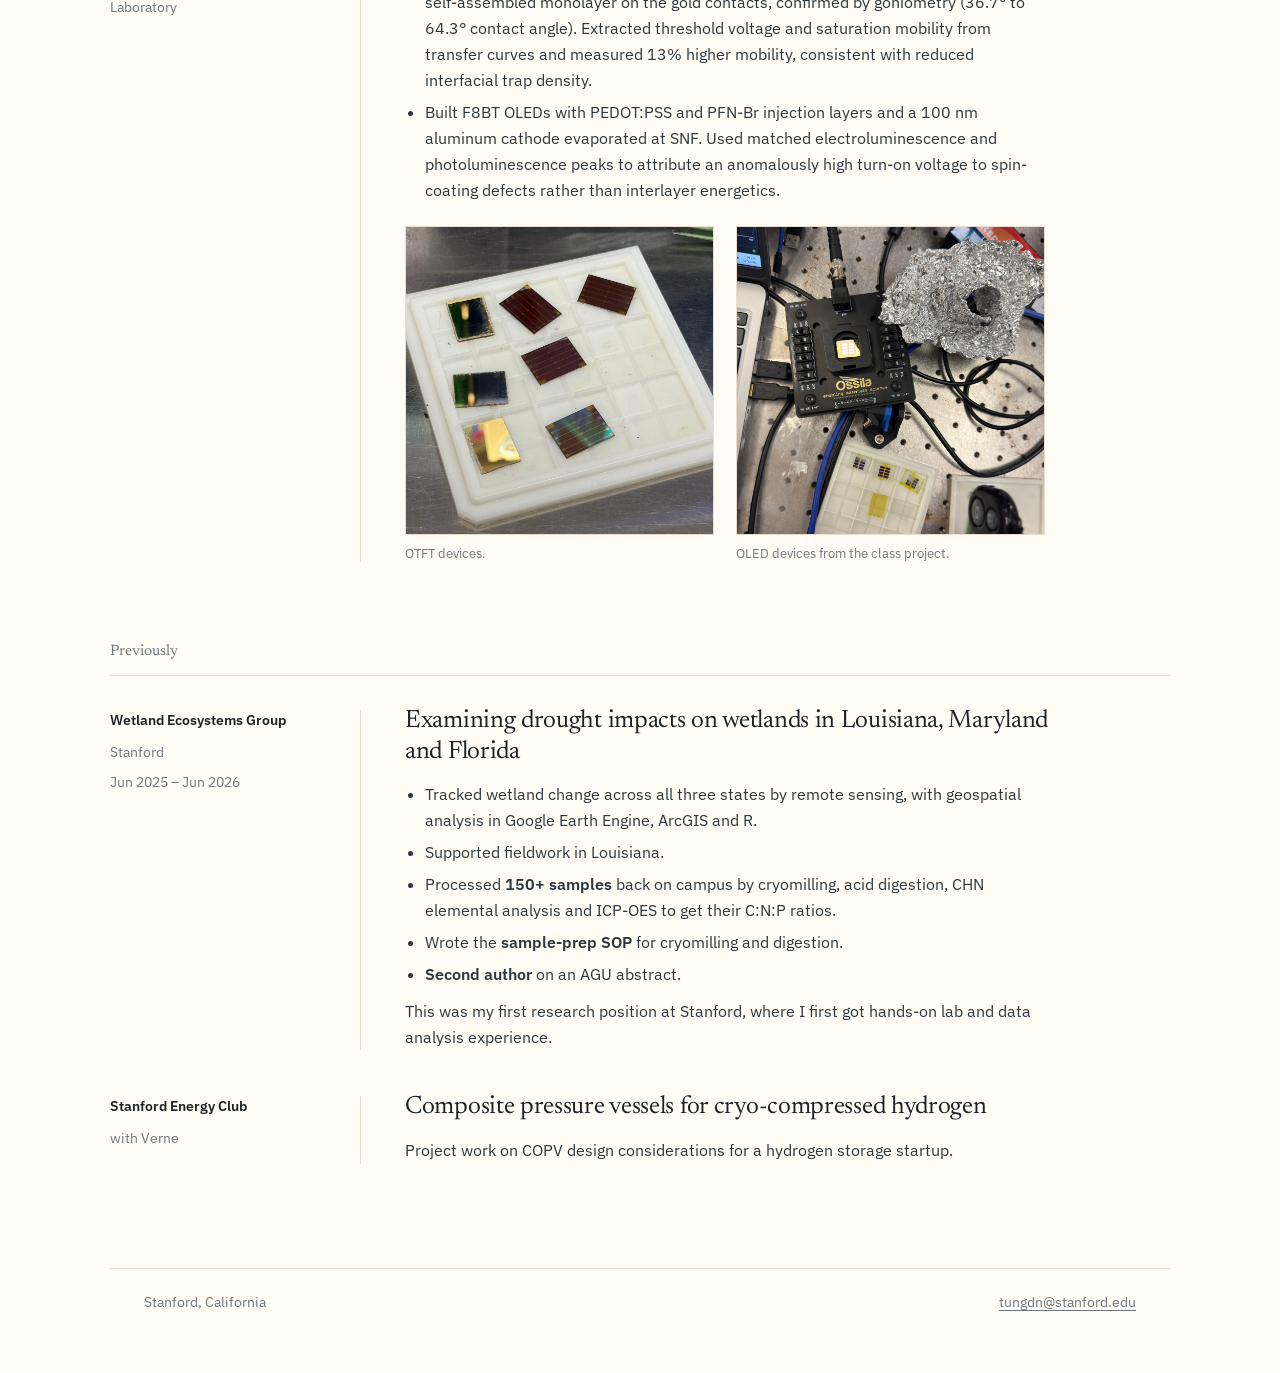
==== commit c1892519: "Regroup Solar Car photos; rework Wetland and MATSCI entries - Encapsulation photo moved out of the s" ====
--- a/projects.html
+++ b/projects.html
@@ -11,8 +11,12 @@
 <link href="https://fonts.googleapis.com/css2?family=Newsreader:ital,opsz,wght@0,6..72,300;0,6..72,400;0,6..72,500;1,6..72,300&family=IBM+Plex+Sans:wght@400;500;600&display=swap" rel="stylesheet">
 <link rel="stylesheet" href="style.css">
 <style>
-  .lead{ max-width:var(--measure); margin:0 0 42px }
-  .lead figure{ margin-bottom:0 }
+  /* Sources here are a mix of 4:3 and 3:4, which in a shared row leaves the
+     landscape ones ~120px short and opens a gap underneath. A square crop
+     makes every cell the same height, at a 25% crop either way. */
+  .entry .figrow img{ aspect-ratio:1/1; object-fit:cover }
+  .entry .figrow{ margin:22px 0 0 }
+  .entry .figrow + .figrow{ margin-top:22px }
 </style>
 </head>
 <body>
@@ -36,15 +40,6 @@
   </section>
 
   <section class="wrap section">
-    <div class="lead">
-      <figure>
-        <img width="1200" height="1600" decoding="async" loading="lazy" src="sscp_encapsulation.JPG"
-             alt="An encapsulated solar module on the bench">
-        <figcaption>An encapsulated module from the pilot. We are building a
-          new car &mdash; the first in over half a decade.</figcaption>
-      </figure>
-    </div>
-
     <article class="entry">
       <div class="where">
         <b>Stanford Solar Car Project</b>
@@ -69,6 +64,21 @@
             design for the next-generation array.</li>
         </ul>
 
+        <div class="figrow two">
+          <figure>
+            <img width="1067" height="1600" decoding="async" loading="lazy" src="sscp_car.JPG"
+                 alt="Stanford's solar car, its array and sponsor decals lit by
+                 low sun">
+            <figcaption>Azimuth and its array.</figcaption>
+          </figure>
+          <figure>
+            <img width="1200" height="1600" decoding="async" loading="lazy" src="sscp_encapsulation.JPG"
+                 alt="An encapsulated solar module on the bench">
+            <figcaption>A module we encapsulated in-house. We are building a
+              new car (the first in over half a decade!!).</figcaption>
+          </figure>
+        </div>
+
         <div class="figrow three">
           <figure>
             <img width="1600" height="1200" decoding="async" loading="lazy" src="sscp_EL.JPG" alt="Electroluminescence image of a module">
@@ -96,8 +106,8 @@
         <h3>Saving energy in Stanford's residential buildings</h3>
         <ul>
           <li>Audited 320 common spaces across 45 buildings and roughly 2,900
-            lighting elements to map occupancy-sensor coverage. Only 36.9% of
-            spaces had them.</li>
+            lighting elements to map occupancy-sensor coverage, found only
+            36.9% of spaces had them.</li>
           <li>Built an ROI model from the audit data projecting 66,421 kWh and
             $11,941 in annual savings against $65,650 upfront, a payback of
             about 5.5 years.</li>
@@ -109,22 +119,6 @@
 
     <article class="entry">
       <div class="where">
-        <b>Congreve Lab</b>
-        <span>Fusion 360, Onshape</span>
-      </div>
-      <div>
-        <h3>Cleanroom fixtures</h3>
-        <p>Sample geometry was quietly a variable in our deposition results. A
-          masking split during sputtering gave 8/8 working devices with a
-          modified mask against 4/8 without, which was enough to justify
-          designing proper fixtures. Substrate holders and evaporation masks are
-          in use; the latest sputter mask is designed but not yet fabricated
-          <span class="tag design">Not yet made</span>.</p>
-      </div>
-    </article>
-
-    <article class="entry">
-      <div class="where">
         <b>MATSCI 164</b>
         <span>Electronic and Photonic Materials and Devices Laboratory</span>
       </div>
@@ -132,7 +126,8 @@
         <h3>Organic transistors and OLEDs</h3>
         <ul>
           <li>Fabricated bottom-gate PDBT-co-TT organic thin-film transistors
-            with a PFBT self-assembled monolayer on the gold contacts, confirmed
+            (OTFTs) with a PFBT self-assembled monolayer on the gold contacts,
+            confirmed
             by goniometry (36.7&deg; to 64.3&deg; contact angle). Extracted
             threshold voltage and saturation mobility from transfer curves and
             measured 13% higher mobility, consistent with reduced interfacial
@@ -148,11 +143,11 @@
           <figure>
             <img width="1600" height="1200" decoding="async" loading="lazy" src="matsci164_otft.JPG"
                  alt="Organic thin-film transistor on a test board">
-            <figcaption>OTFT measurement.</figcaption>
+            <figcaption>OTFT devices.</figcaption>
           </figure>
           <figure>
             <img width="1200" height="1600" decoding="async" loading="lazy" src="matsci164_oled.JPG" alt="Course devices on a tray">
-            <figcaption>Devices from the course lab.</figcaption>
+            <figcaption>OLED devices from the class project.</figcaption>
           </figure>
         </div>
       </div>
@@ -169,12 +164,21 @@
         <span>Jun 2025 &ndash; Jun 2026</span>
       </div>
       <div>
-        <h3>Remote sensing of wetland change</h3>
-        <p>Geospatial analysis in Google Earth Engine, ArcGIS and R, with
-          fieldwork in Louisiana and sample processing back on campus. Wrote the
-          sample-prep SOP for cryomilling and digestion, and was second author
-          on an AGU abstract. My first research position, and where I learned to
-          handle data before I learned to make devices.</p>
+        <h3>Examining drought impacts on wetlands in Louisiana, Maryland and
+          Florida</h3>
+        <ul>
+          <li>Tracked wetland change across all three states by remote sensing,
+            with geospatial analysis in Google Earth Engine, ArcGIS and R.</li>
+          <li>Supported fieldwork in Louisiana.</li>
+          <li>Processed <strong>150+ samples</strong> back on campus by
+            cryomilling, acid digestion, CHN elemental analysis and ICP-OES to
+            get their C:N:P ratios.</li>
+          <li>Wrote the <strong>sample-prep SOP</strong> for cryomilling and
+            digestion.</li>
+          <li><strong>Second author</strong> on an AGU abstract.</li>
+        </ul>
+        <p>This was my first research position at Stanford, where I first got
+          hands-on lab and data analysis experience.</p>
       </div>
     </article>
 
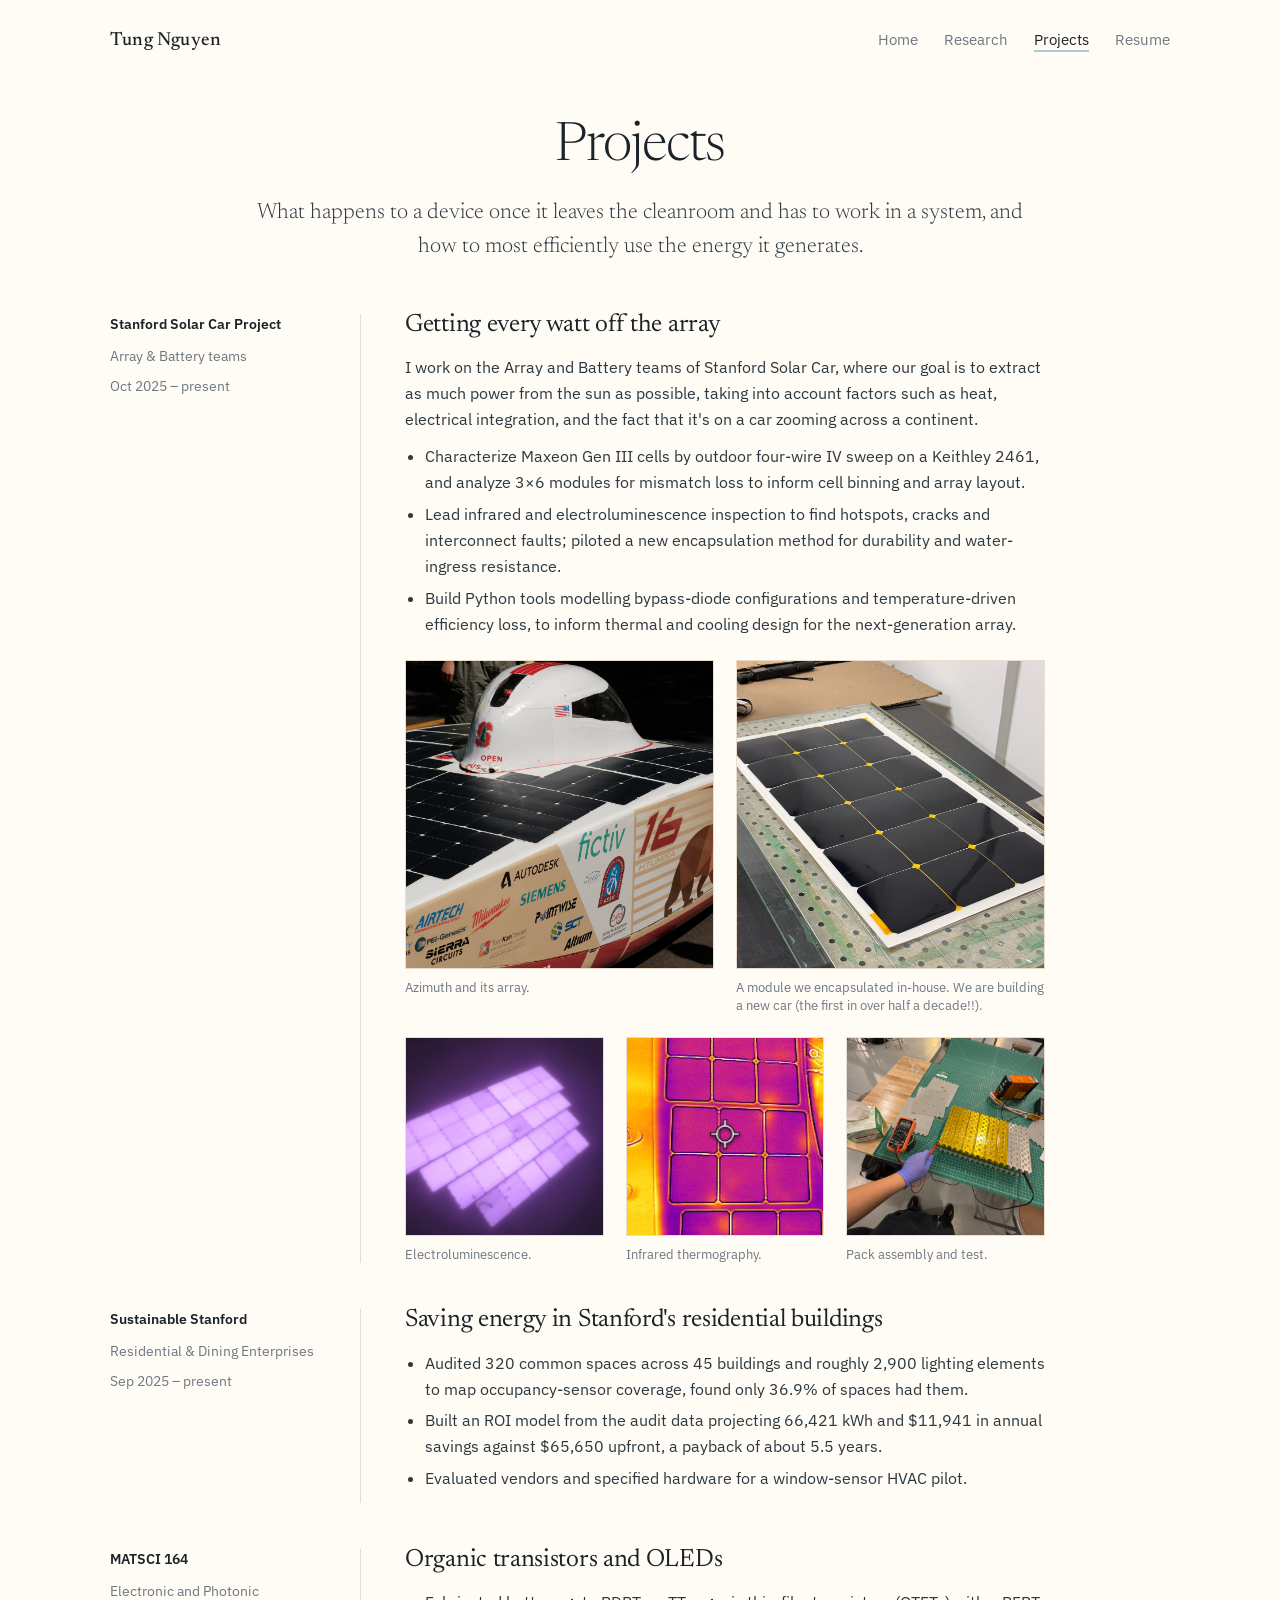
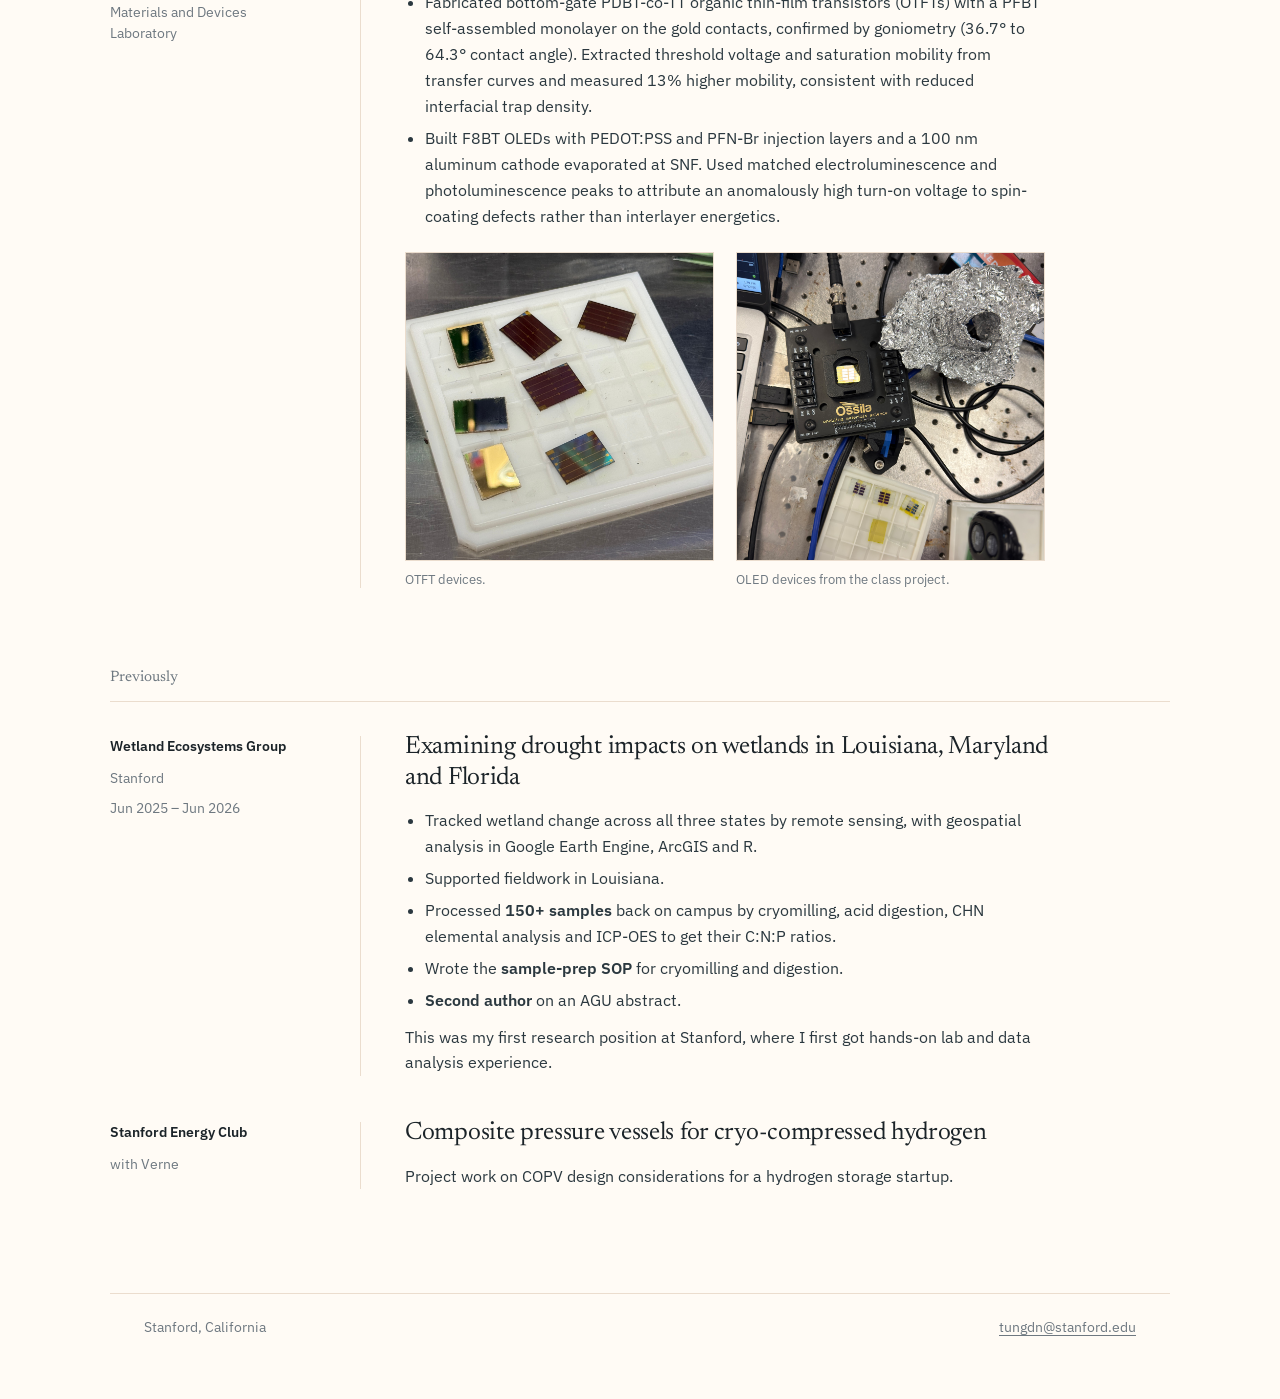
==== commit 32cece2c: "Reframe the Solar Car intro; caption and label fixes - Solar Car entry opens with what the Array and" ====
--- a/projects.html
+++ b/projects.html
@@ -43,14 +43,15 @@
     <article class="entry">
       <div class="where">
         <b>Stanford Solar Car Project</b>
-        <span>Array &amp; Battery</span>
+        <span>Array &amp; Battery teams</span>
         <span>Oct 2025 &ndash; present</span>
       </div>
       <div>
         <h3>Getting every watt off the array</h3>
-        <p>The team was budgeting array power from cell datasheets, which
-          ignores everything that happens between a bare cell and an
-          encapsulated module on a moving vehicle.</p>
+        <p>I work on the Array and Battery teams of Stanford Solar Car, where
+          our goal is to extract as much power from the sun as possible, taking
+          into account factors such as heat, electrical integration, and the
+          fact that it's on a car zooming across a continent.</p>
         <ul>
           <li>Characterize Maxeon Gen III cells by outdoor four-wire IV sweep
             on a Keithley 2461, and analyze 3&times;6 modules for mismatch loss
